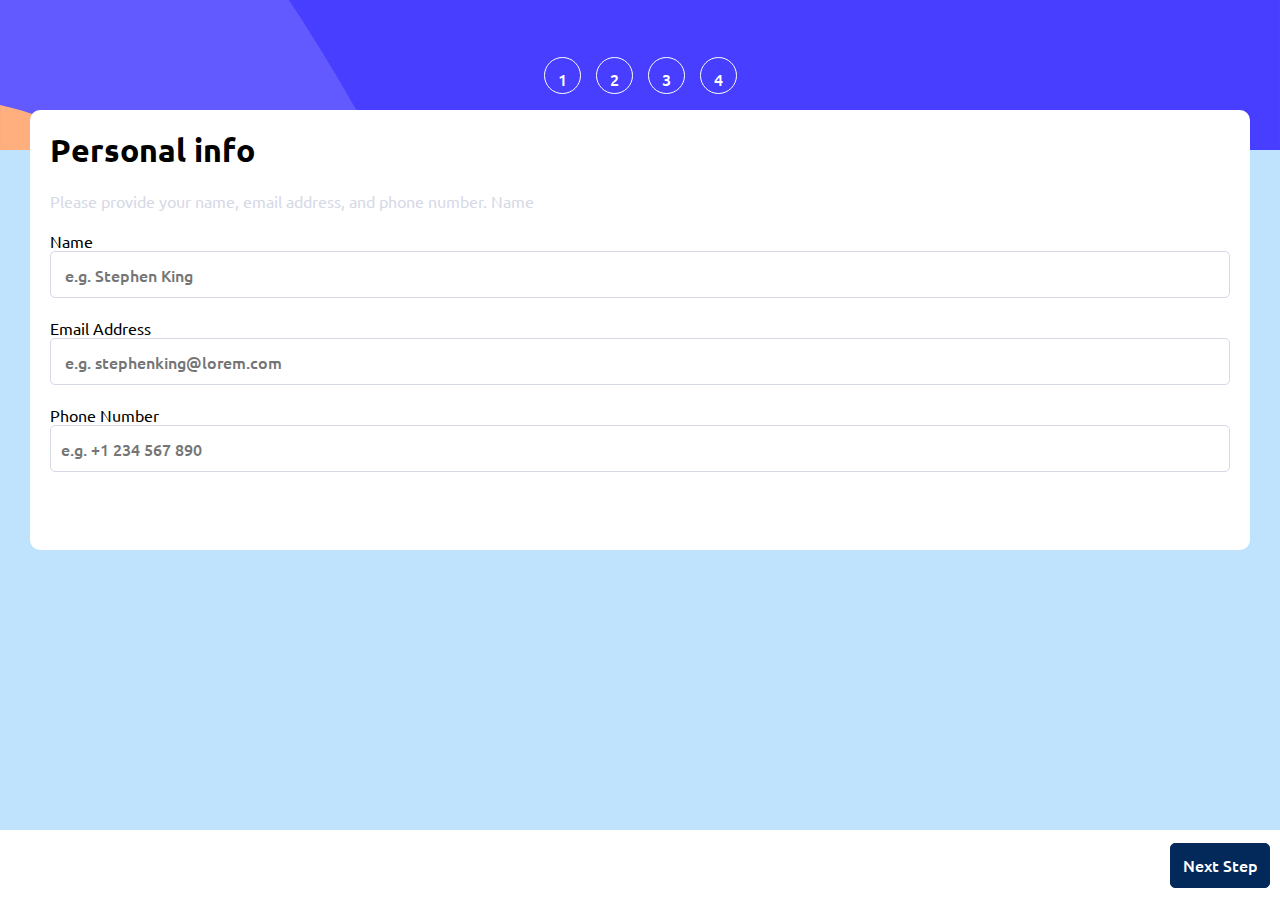
==== index.html @ 35acc866 "initial commit" ====
<!DOCTYPE html>
<html lang="pt-br">
<head>
  <meta charset="UTF-8">
  <meta name="viewport" content="width=device-width, initial-scale=1.0"> 
  <link rel="icon" type="image/png" sizes="32x32" href="assets/images/favicon-32x32.png"> 
  <title>Frontend Mentor | Multi-step form</title>
  <link rel="stylesheet" href="styles/style.css">
  <link rel="stylesheet" href="styles/media-query.css">
</head>
<body>
  <main>
    <!-- Sidebar start -->
    <section id="side-bar">
      <div>
        <div class="circle">1</div>
        <div class="info">
          <span>Step 1</span>
          Your info
        </div>
      </div>
      <div>
        <div class="circle">2</div>
        <div class="info">
          <span>Step 2</span>
          Select plan
        </div>
      </div>
      <div>
        <div class="circle">3</div>
        <div class="info">
          <span>Step 3</span>
          Add-ons
        </div>
      </div>
      <div>
        <div class="circle">4</div>
        <div class="info">
          <span>Step 4</span>
          Summary
        </div>
      </div>
    </section>
    <!-- Sidebar end -->
    <!-- Step 1 start -->
    <section id="personal-info">
      <form action="#" method="post">
        <div>
          <h1>Personal info</h1>
        </div>
        <div>
          <p>
            Please provide your name, email address, and phone number.
            Name
          </p>
        </div>
        <div class="field">
          <label for="name">Name</label>
          <input type="text" name="name" id="name" placeholder=" e.g. Stephen King">
        </div>
        <div class="field">
          <label for="email">Email Address</label>
          <input type="email" name="email" id="email" placeholder=" e.g. stephenking@lorem.com">
        </div>
        <div class="field">
          <label for="">Phone Number</label>
          <input type="text" autocomplete="tel" name="phone" id="phoneNumber" placeholder="e.g. +1 234 567 890">
        </div>
      </form>
      <footer>
        <button id="btnNext-personal">Next Step</button>
      </footer>
    </section>
  
    <!-- Step 1 end -->
    <!-- Step 2 start -->
    <!-- <section>
      Select your plan
      You have the option of monthly or yearly billing.
      Arcade
      $9/mo
      Advanced
      $12/mo
      Pro
      $15/mo
      Monthly
      Yearly
    </section>
    Go Back
    Next Step -->
    <!-- Step 2 end -->
    <!-- Step 3 start -->
    <!-- <section>
    
      Pick add-ons
      Add-ons help enhance your gaming experience.
    
      Online service
      Access to multiplayer games
      +$1/mo
    
      Larger storage
      Extra 1TB of cloud save
      +$2/mo
    
      Customizable Profile
      Custom theme on your profile
      +$2/mo
    </section>
    Go Back
    Next Step -->
    <!-- Step 3 end -->
    <!-- Step 4 start -->
    <!-- Finishing up
    Double-check everything looks OK before confirming. -->
    <!-- Dynamically add subscription and add-on selections here -->
    <!-- Total (per month/year)
    Go Back
    Confirm -->
    <!-- Step 4 end -->
    <!-- Step 5 start -->
    <!-- Thank you!
    Thanks for confirming your subscription! We hope you have fun
    using our platform. If you ever need support, please feel free
    to email us at support@loremgaming.com.
    Step 5 end -->
  </main>
  
  <div class="attribution">
    Challenge by <a href="https://www.frontendmentor.io?ref=challenge" target="_blank">Frontend Mentor</a>. 
    Coded by <a href="https://www.linkedin.com/in/adérito-caxala">Adérito Caxala</a>.
  </div>
  <script src="script/view.js"></script>
</body>
</html>
---- styles/style.css ----
@charset "UTF-8";
@font-face {
    font-family: Ubuntu-bold;
    src: url(../assets/fonts/Ubuntu-Bold.ttf) format('truetype');
}
@font-face {
    font-family: Ubuntu-medium;
    src: url(../assets/fonts/Ubuntu-Medium.ttf) format('truetype');
}
@font-face {
    font-family: Ubuntu-regular;
    src: url(../assets/fonts/Ubuntu-Regular.ttf) format('truetype');
}
*{
    padding: 0px;
    margin: 0px;
    font-family: Ubuntu-regular;
}
body, html{
    width: 100vw;
    height: 100vh;
}
main{
    position: absolute;
    width: 100vw;
    height: 100vh;
    display: flex;
    flex-direction: column;
    background-color: hsl(206, 94%, 87%);
}
section#side-bar{
    background-image: url(../assets/images/bg-sidebar-mobile.svg);
    background-size: cover;
    background-repeat: no-repeat;
    display: flex;
    width: 100vw;
    height: 150px;
    justify-content: center;
    align-items: center;
    gap: 15px;

}
section#personal-info > form{
    background-color: hsl(0, 0%, 100%);
    transform: translate(30px, -40px);
    border-radius: 10px;
    width: calc(100% - 100px);
    gap: 20px;
    height: 400px;
    display: flex;
    flex-direction: column;
    padding: 20px;
}
section#personal-info  h1{
    font-family: Ubuntu-bold;
    font-weight: 700;
}
section#personal-info p{
    font-size: 16px;
    color: hsl(229, 24%, 87%);
}
section > footer{
    background-color: hsl(0, 0%, 100%);
    position: absolute;
    bottom: 0;
    width: 100%;
    height: 70px;
    display: flex;
    justify-content: flex-end;
    align-items: center;
}
div.circle{
    border: 1px solid hsl(0, 0%, 100%);
    height: 15px;
    width: 15px;
    text-align: center;
    display: inline-block;
    border-radius: 50%;
    padding: 10px;
    font-family: Ubuntu-medium;
    color: white;
}
div.circle:hover{
    background-color: hsl(206, 94%, 87%);
    cursor: pointer;
    color: black;
    transition: background-color 1s;
    transition-timing-function: ease;
}
div.info{
    display: none;
}
div.field{
    display: flex;
    flex-direction: column;
}
div.field > input{
    font-family: Ubuntu-medium;
    font-weight: 700;
    font-size: 16px;
    color: hsl(231, 11%, 63%);
    padding: 10px;
    height: 25px;
    border: 1px solid hsl(229, 24%, 87%);
    border-radius: 5px;
    font-weight: 400;
}
section#personal-info button{
    position: absolute;
    right: 10px;
    height: 45px;
    width: 100px;
    font-family: Ubuntu-medium;
    font-weight: 500;
    font-size: 16px;
    color: white;
    background-color: hsl(213, 96%, 18%);
    border: 1px solid hsl(213, 96%, 18%);
    border-radius: 5px;
}

section#personal-info button:hover{
    cursor: pointer;
    background-color: hsl(243, 100%, 62%);
    border-color: hsl(243, 100%, 62%);
}

span{
    color: hsl(229, 24%, 87%);
}
.attribution { font-size: 11px; text-align: center; }
.attribution a { color: hsl(228, 45%, 44%); }
---- styles/media-query.css ----
@media screen and  {
    
}
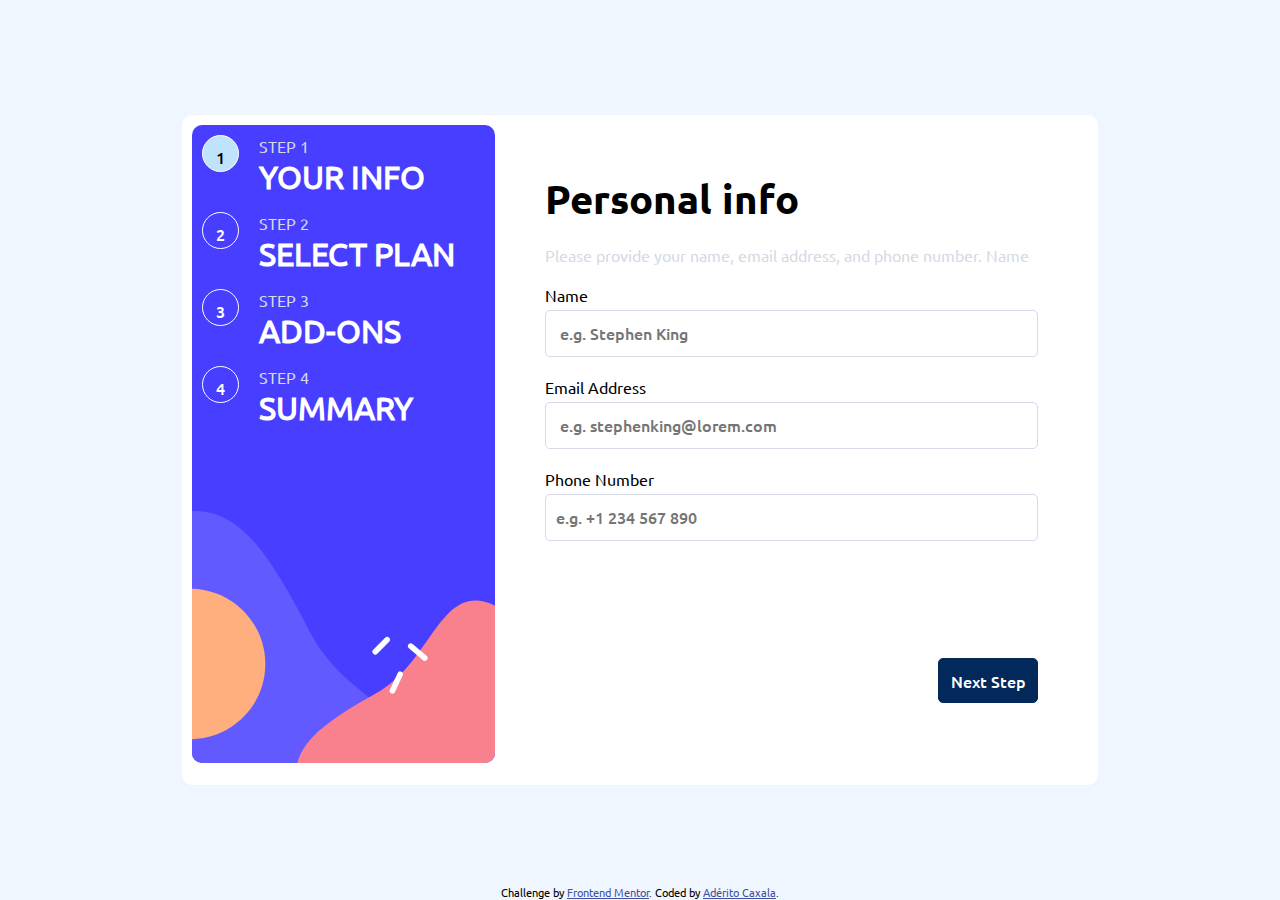
==== commit 8725b9aa: "editando a pag inicial" ====
--- a/index.html
+++ b/index.html
@@ -13,31 +13,31 @@
     <!-- Sidebar start -->
     <section id="side-bar">
       <div>
-        <div class="circle">1</div>
+        <div class="circle selected">1</div>
         <div class="info">
-          <span>Step 1</span>
-          Your info
+          <span>STEP 1</span>
+          <h1>YOUR INFO</h1>
         </div>
       </div>
       <div>
         <div class="circle">2</div>
         <div class="info">
-          <span>Step 2</span>
-          Select plan
+          <span>STEP 2</span>
+          <h1>SELECT PLAN</h1>
         </div>
       </div>
       <div>
         <div class="circle">3</div>
         <div class="info">
-          <span>Step 3</span>
-          Add-ons
+          <span>STEP 3</span>
+          <h1>ADD-ONS</h1>
         </div>
       </div>
       <div>
         <div class="circle">4</div>
         <div class="info">
-          <span>Step 4</span>
-          Summary
+          <span>STEP 4</span>
+          <h1>SUMMARY</h1>
         </div>
       </div>
     </section>
@@ -55,15 +55,24 @@
           </p>
         </div>
         <div class="field">
-          <label for="name">Name</label>
+          <div>
+            <label for="name">Name</label>
+            <span class="erro">This field is required</span>
+          </div>
           <input type="text" name="name" id="name" placeholder=" e.g. Stephen King">
         </div>
         <div class="field">
-          <label for="email">Email Address</label>
+          <div>
+            <label for="email">Email Address</label>
+            <span class="erro">This field is required</span>
+          </div>
           <input type="email" name="email" id="email" placeholder=" e.g. stephenking@lorem.com">
         </div>
         <div class="field">
-          <label for="">Phone Number</label>
+          <div>
+            <label for="">Phone Number</label>
+            <span class="erro">This field is required</span>
+          </div>
           <input type="text" autocomplete="tel" name="phone" id="phoneNumber" placeholder="e.g. +1 234 567 890">
         </div>
       </form>
--- a/styles/style.css
+++ b/styles/style.css
@@ -15,6 +15,9 @@
     padding: 0px;
     margin: 0px;
     font-family: Ubuntu-regular;
+}
+*::selection{
+    background-color: hsl(206, 100%, 59%);
 }
 body, html{
     width: 100vw;
@@ -80,6 +83,10 @@
     font-family: Ubuntu-medium;
     color: white;
 }
+div.selected{
+   background-color: hsl(206, 94%, 87%);
+   color: black;
+}
 div.circle:hover{
     background-color: hsl(206, 94%, 87%);
     cursor: pointer;
@@ -93,6 +100,7 @@
 div.field{
     display: flex;
     flex-direction: column;
+    gap: 5px;
 }
 div.field > input{
     font-family: Ubuntu-medium;
@@ -104,6 +112,14 @@
     border: 1px solid hsl(229, 24%, 87%);
     border-radius: 5px;
     font-weight: 400;
+}
+div.field > div{
+    display: flex;
+    justify-content: space-between;
+}
+span.erro{
+    color: red;
+    display: none;
 }
 section#personal-info button{
     position: absolute;
@@ -128,5 +144,4 @@
 span{
     color: hsl(229, 24%, 87%);
 }
-.attribution { font-size: 11px; text-align: center; }
-.attribution a { color: hsl(228, 45%, 44%); }+.attribution { display: none; }--- a/styles/media-query.css
+++ b/styles/media-query.css
@@ -1,3 +1,76 @@
-@media screen and  {
-    
+@media only screen and (min-width:768px){
+    body{
+        background-color: hsl(217, 100%, 97%);
+        display: flex;
+        flex-direction: column-reverse;
+    }
+    main{
+        position: absolute;
+        top: 50%;
+        left: 50%;
+        background-color: hsl(0, 0%, 100%);
+        height: 650px;
+        width: 70vw;
+        padding: 10px;
+        transform: translate(-50%, -50%);
+        border-radius: 10px;
+        display: flex;
+        flex-direction: row;
+        justify-content: space-between;
+    }
+    section#personal-info{
+        display: flex;
+        flex-direction: column;
+        justify-content: space-around;
+        align-items: center;
+        width: 70%;
+        height: 95%;
+    }
+    section#personal-info > form{
+        transform: none;
+    }
+    section#personal-info  h1{
+        font-size: 40px;
+    }
+    section > footer{
+        background-color: hsl(0, 0%, 100%);
+        position: relative;
+        width: 100%;
+        height: 70px;
+        display: flex;
+        justify-content: flex-end;
+        align-items: center;
+    }
+    section#side-bar{
+        background-image: url(../assets/images/bg-sidebar-desktop.svg);
+        background-position: bottom;
+        height: 95%;
+        width: 300px;
+        flex-grow: 0;
+        border-radius: 10px;
+        display: flex;
+        flex-direction: column;
+        justify-content: flex-start;
+        align-items: flex-start;
+        padding: 10px;
+    }
+    section#side-bar > div{
+        display: flex;
+        gap: 20px;
+    }
+    div.info{
+        display: block;
+        color: hsl(0, 0%, 100%);
+        font-family: Ubuntu-medium;
+        font-weight: 500;
+    }
+    section#personal-info button{
+        right: 50px;
+    }
+    .attribution { 
+        font-size: 11px; 
+        text-align: center; 
+        display: block;
+    }
+    .attribution a { color: hsl(228, 45%, 44%); }
 }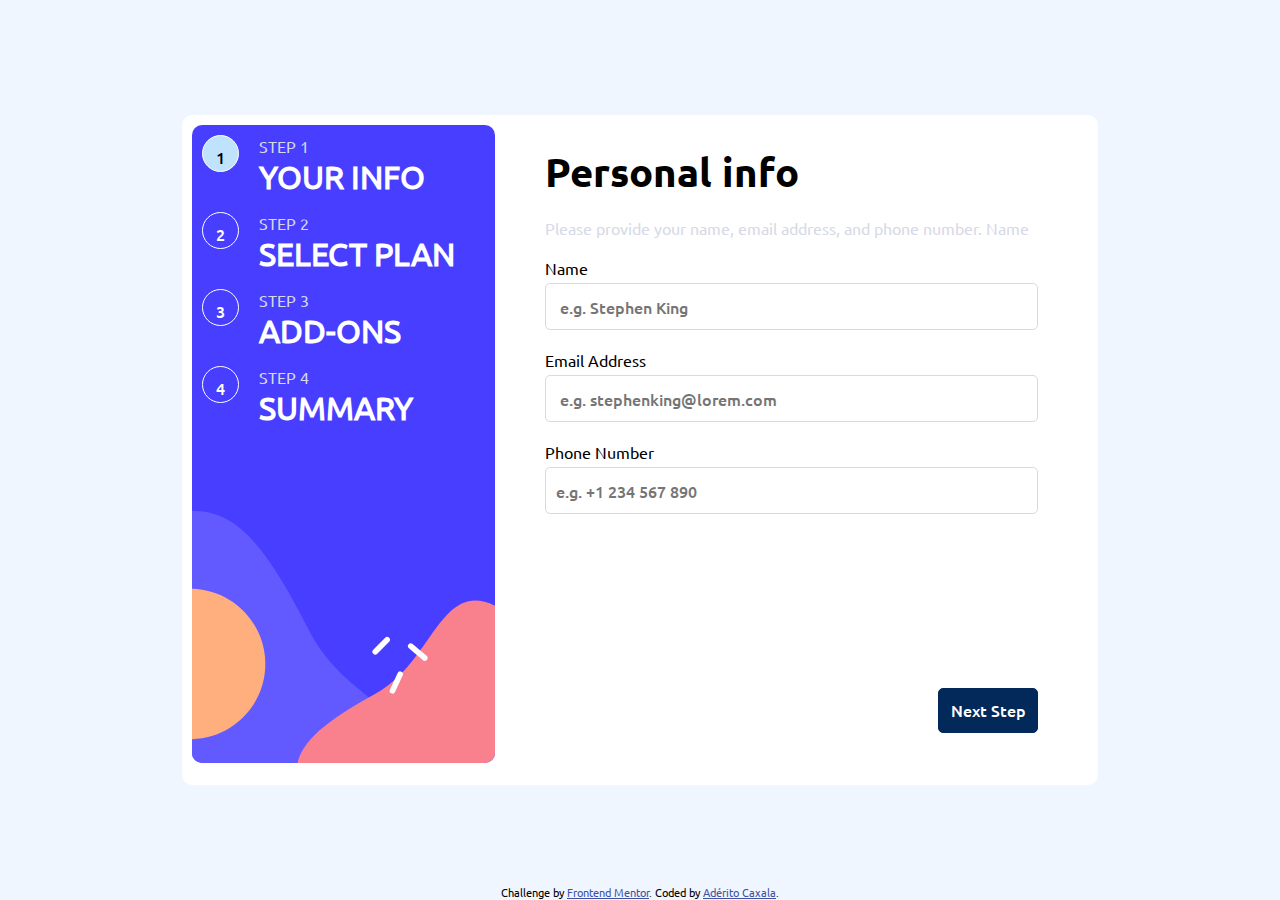
==== commit 6aec8e99: "inserting validation at personal info form" ====
--- a/index.html
+++ b/index.html
@@ -55,29 +55,26 @@
           </p>
         </div>
         <div class="field">
-          <div>
+          <div id="field-name">
             <label for="name">Name</label>
-            <span class="erro">This field is required</span>
           </div>
-          <input type="text" name="name" id="name" placeholder=" e.g. Stephen King">
+          <input type="text" name="name" id="name" placeholder=" e.g. Stephen King" data-erro="none">
         </div>
         <div class="field">
-          <div>
+          <div id="field-email">
             <label for="email">Email Address</label>
-            <span class="erro">This field is required</span>
           </div>
-          <input type="email" name="email" id="email" placeholder=" e.g. stephenking@lorem.com">
+          <input type="email" name="email" id="email" placeholder=" e.g. stephenking@lorem.com" data-erro="none">
         </div>
         <div class="field">
-          <div>
+          <div id="field-number">
             <label for="">Phone Number</label>
-            <span class="erro">This field is required</span>
           </div>
-          <input type="text" autocomplete="tel" name="phone" id="phoneNumber" placeholder="e.g. +1 234 567 890">
+          <input type="text" autocomplete="tel" name="phone" id="phoneNumber" placeholder="e.g. +1 234 567 890" data-erro="none">
         </div>
       </form>
       <footer>
-        <button id="btnNext-personal">Next Step</button>
+        <button id="btnNext-personal" type="submit">Next Step</button>
       </footer>
     </section>
   
@@ -137,8 +134,8 @@
   
   <div class="attribution">
     Challenge by <a href="https://www.frontendmentor.io?ref=challenge" target="_blank">Frontend Mentor</a>. 
-    Coded by <a href="https://www.linkedin.com/in/adérito-caxala">Adérito Caxala</a>.
+    Coded by <a href="https://www.linkedin.com/in/adérito-caxala" rel="noopener noreferer" target="_blank">Adérito Caxala</a>.
   </div>
-  <script src="script/view.js"></script>
+  <script src="script/index.js"></script>
 </body>
 </html>--- a/styles/style.css
+++ b/styles/style.css
@@ -14,7 +14,7 @@
 *{
     padding: 0px;
     margin: 0px;
-    font-family: Ubuntu-regular;
+    font-family: Ubuntu-regular, sans-serif;
 }
 *::selection{
     background-color: hsl(206, 100%, 59%);
@@ -49,13 +49,15 @@
     border-radius: 10px;
     width: calc(100% - 100px);
     gap: 20px;
-    height: 400px;
+    height: 90%;
     display: flex;
     flex-direction: column;
     padding: 20px;
+    transition: width 1s, height 1s, transform 1s;
+    transition-timing-function: ease;
 }
 section#personal-info  h1{
-    font-family: Ubuntu-bold;
+    font-family: Ubuntu-bold, sans-serif;
     font-weight: 700;
 }
 section#personal-info p{
@@ -80,7 +82,7 @@
     display: inline-block;
     border-radius: 50%;
     padding: 10px;
-    font-family: Ubuntu-medium;
+    font-family: Ubuntu-medium, sans-serif;
     color: white;
 }
 div.selected{
@@ -103,10 +105,9 @@
     gap: 5px;
 }
 div.field > input{
-    font-family: Ubuntu-medium;
+    font-family: Ubuntu-medium, sans-serif;
     font-weight: 700;
     font-size: 16px;
-    color: hsl(231, 11%, 63%);
     padding: 10px;
     height: 25px;
     border: 1px solid hsl(229, 24%, 87%);
@@ -117,16 +118,23 @@
     display: flex;
     justify-content: space-between;
 }
+@keyframes slide {
+    0%{color: rgb(255, 255, 255);}
+    50%{color: rgba(255, 0, 0, 0.5);}
+    100%{color: red;}
+}
 span.erro{
     color: red;
-    display: none;
+    animation: slide;
+    animation-duration: 1s;
+    animation-timing-function: ease;
 }
 section#personal-info button{
     position: absolute;
     right: 10px;
     height: 45px;
     width: 100px;
-    font-family: Ubuntu-medium;
+    font-family: Ubuntu-medium, sans-serif;
     font-weight: 500;
     font-size: 16px;
     color: white;
--- a/styles/media-query.css
+++ b/styles/media-query.css
@@ -17,6 +17,8 @@
         display: flex;
         flex-direction: row;
         justify-content: space-between;
+        transition: width 1s, height 1s;
+        transition-timing-function: ease;
     }
     section#personal-info{
         display: flex;
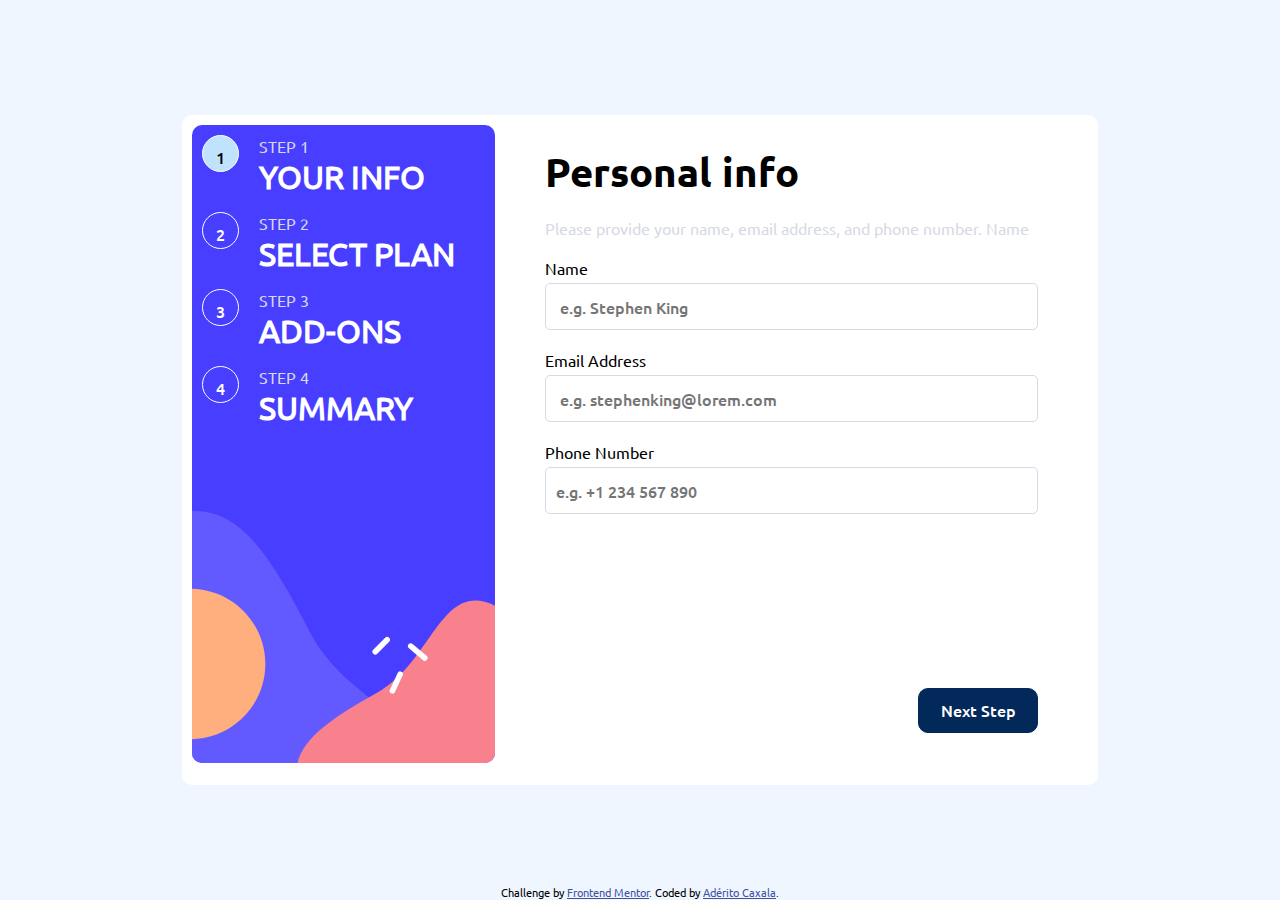
==== commit 4139e329: "adding new resources" ====
--- a/index.html
+++ b/index.html
@@ -68,7 +68,7 @@
         </div>
         <div class="field">
           <div id="field-number">
-            <label for="">Phone Number</label>
+            <label for="phoneNumber">Phone Number</label>
           </div>
           <input type="text" autocomplete="tel" name="phone" id="phoneNumber" placeholder="e.g. +1 234 567 890" data-erro="none">
         </div>
@@ -77,64 +77,11 @@
         <button id="btnNext-personal" type="submit">Next Step</button>
       </footer>
     </section>
-  
-    <!-- Step 1 end -->
-    <!-- Step 2 start -->
-    <!-- <section>
-      Select your plan
-      You have the option of monthly or yearly billing.
-      Arcade
-      $9/mo
-      Advanced
-      $12/mo
-      Pro
-      $15/mo
-      Monthly
-      Yearly
-    </section>
-    Go Back
-    Next Step -->
-    <!-- Step 2 end -->
-    <!-- Step 3 start -->
-    <!-- <section>
-    
-      Pick add-ons
-      Add-ons help enhance your gaming experience.
-    
-      Online service
-      Access to multiplayer games
-      +$1/mo
-    
-      Larger storage
-      Extra 1TB of cloud save
-      +$2/mo
-    
-      Customizable Profile
-      Custom theme on your profile
-      +$2/mo
-    </section>
-    Go Back
-    Next Step -->
-    <!-- Step 3 end -->
-    <!-- Step 4 start -->
-    <!-- Finishing up
-    Double-check everything looks OK before confirming. -->
-    <!-- Dynamically add subscription and add-on selections here -->
-    <!-- Total (per month/year)
-    Go Back
-    Confirm -->
-    <!-- Step 4 end -->
-    <!-- Step 5 start -->
-    <!-- Thank you!
-    Thanks for confirming your subscription! We hope you have fun
-    using our platform. If you ever need support, please feel free
-    to email us at support@loremgaming.com.
-    Step 5 end -->
   </main>
-  
+  <!-- Step 1 End -->
   <div class="attribution">
     Challenge by <a href="https://www.frontendmentor.io?ref=challenge" target="_blank">Frontend Mentor</a>. 
-    Coded by <a href="https://www.linkedin.com/in/adérito-caxala" rel="noopener noreferer" target="_blank">Adérito Caxala</a>.
+    Coded by <a href="https://www.linkedin.com/in/adérito-caxala" rel="noopener" target="_blank">Adérito Caxala</a>.
   </div>
   <script src="script/index.js"></script>
 </body>
--- a/styles/media-query.css
+++ b/styles/media-query.css
@@ -66,8 +66,13 @@
         font-family: Ubuntu-medium;
         font-weight: 500;
     }
+    div.info h1{
+        color: hsl(0, 0%, 100%);
+    }
     section#personal-info button{
         right: 50px;
+        border-radius: 10px;
+        width: 120px;
     }
     .attribution { 
         font-size: 11px; 
